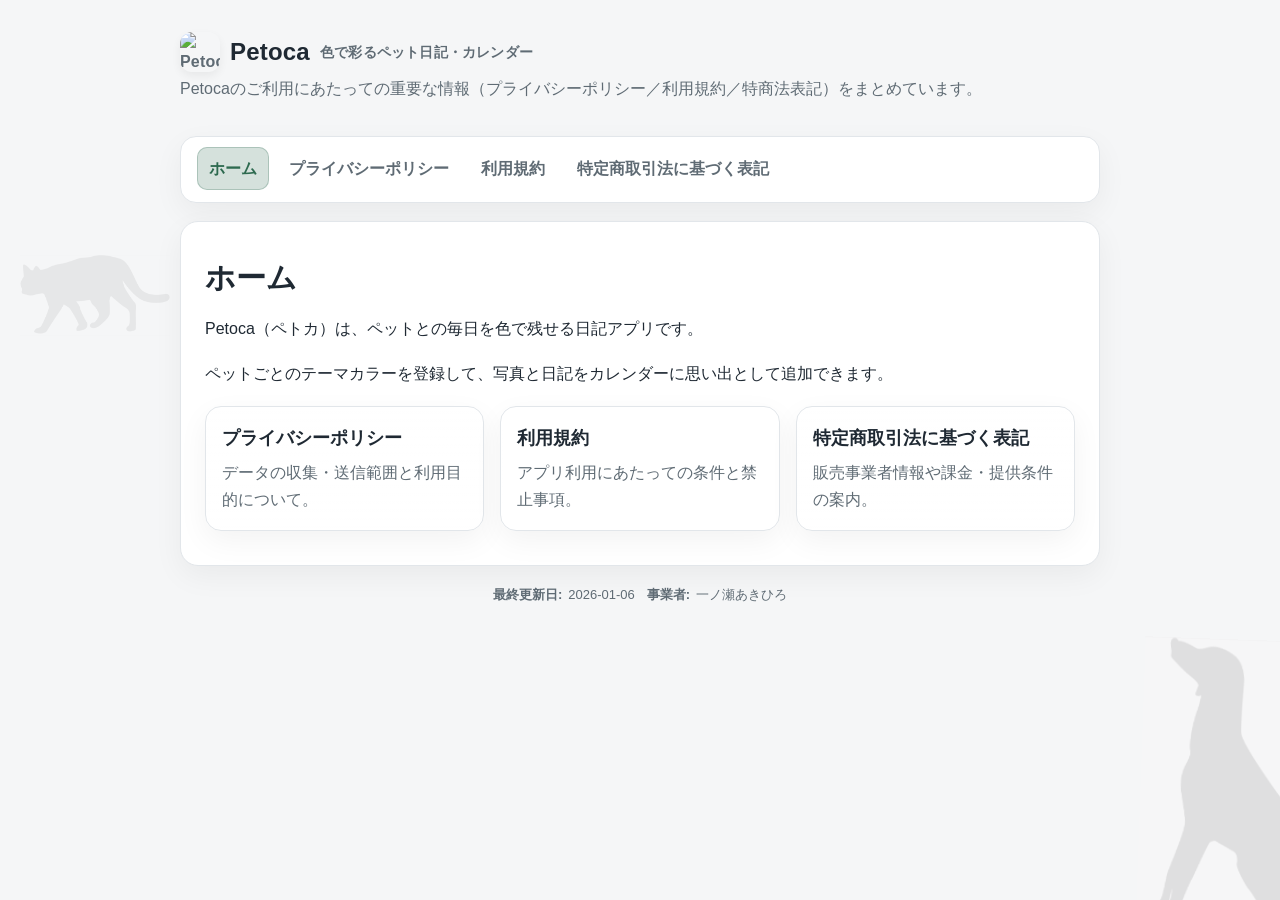
==== docs/index.html @ 7b589972 "docs: improve SEO, accessibility, and content quality - Add meta description, favicon, OGP tags to a" ====
﻿<!doctype html>
<html lang="ja">

<head>
    <meta charset="utf-8" />
    <meta name="viewport" content="width=device-width,initial-scale=1" />
    <title>ホーム | Petoca</title>
    <meta name="description" content="Petoca（ペトカ）公式サイト。プライバシーポリシー・利用規約・特定商取引法に基づく表記をご確認いただけます。" />
    <link rel="icon" href="./assets/petoca-icon.png" />
    <meta property="og:title" content="ホーム | Petoca" />
    <meta property="og:description" content="Petoca（ペトカ）公式サイト。プライバシーポリシー・利用規約・特定商取引法に基づく表記をご確認いただけます。" />
    <meta property="og:type" content="website" />
    <meta property="og:image" content="https://ichinose-akihiro.github.io/petoca-legal/assets/petoca-icon.png" />
    <link rel="stylesheet" href="./assets/style.css" />
</head>

<body>
    <a class="skip-link" href="#main-content">本文へスキップ</a>
    <div class="page" id="top">
        <header>
            <div class="brand">
                <img src="./assets/petoca-icon.png" alt="Petoca アイコン" />
                <span class="title">Petoca</span>
                <span class="subtitle">色で彩るペット日記・カレンダー</span>
            </div>
            <p class="lead">Petocaのご利用にあたっての重要な情報（プライバシーポリシー／利用規約／特商法表記）をまとめています。</p>
        </header>

        <nav aria-label="メインナビゲーション">
            <ul>
                <li><a class="active" aria-current="page" href="./index.html">ホーム</a></li>
                <li><a href="./privacy.html">プライバシーポリシー</a></li>
                <li><a href="./terms.html">利用規約</a></li>
                <li><a href="./tokusho.html">特定商取引法に基づく表記</a></li>
            </ul>
        </nav>

        <main id="main-content">
            <h1>ホーム</h1>

            <p>Petoca（ペトカ）は、ペットとの毎日を色で残せる日記アプリです。</p>
            <p>ペットごとのテーマカラーを登録して、写真と日記をカレンダーに思い出として追加できます。</p>

            <div class="card-grid">
                <a class="info-card" href="./privacy.html">
                    <h3>プライバシーポリシー</h3>
                    <p>データの収集・送信範囲と利用目的について。</p>
                </a>
                <a class="info-card" href="./terms.html">
                    <h3>利用規約</h3>
                    <p>アプリ利用にあたっての条件と禁止事項。</p>
                </a>
                <a class="info-card" href="./tokusho.html">
                    <h3>特定商取引法に基づく表記</h3>
                    <p>販売事業者情報や課金・提供条件の案内。</p>
                </a>
            </div>
        </main>

        <footer>
            <div class="meta">
                <span><strong>最終更新日:</strong> 2026-01-06</span>
                <span><strong>事業者:</strong> 一ノ瀬あきひろ</span>
            </div>
        </footer>
    </div>
</body>

</html>
---- docs/assets/style.css ----
﻿/* Shared styling for Petoca legal pages */
:root {
    --bg: #f5f6f7;
    --card: #ffffff;
    --text: #1f2933;
    --muted: #5f6b74;
    --accent: #2d6a4f;
    --border: #e2e6ea;
    --shadow: 0 10px 30px rgba(0, 0, 0, 0.05);
    --card-gradient-start: rgba(255, 255, 255, 0.92);
    --card-gradient-end: rgba(255, 255, 255, 0.98);
    --hover-bg: rgba(45, 106, 79, 0.08);
    --hover-bg-strong: rgba(45, 106, 79, 0.2);
    --hover-ring: rgba(45, 106, 79, 0.25);
    --focus-ring: rgba(45, 106, 79, 0.45);
    --radius: 16px;
    color-scheme: light;
}

@media (prefers-color-scheme: dark) {
    :root {
        --bg: #0f1418;
        --card: #1c252c;
        --text: #e7ecf0;
        --muted: #9aa7b3;
        --accent: #7cd1a9;
        --border: #28323b;
        --shadow: 0 10px 30px rgba(0, 0, 0, 0.35);
        --card-gradient-start: var(--card);
        --card-gradient-end: var(--card);
        --hover-bg: rgba(124, 209, 169, 0.1);
        --hover-bg-strong: rgba(124, 209, 169, 0.2);
        --hover-ring: rgba(124, 209, 169, 0.25);
        --focus-ring: rgba(124, 209, 169, 0.45);
        --radius: 16px;
        color-scheme: dark;
    }
}

* {
    box-sizing: border-box;
}

body {
    margin: 0;
    min-height: 100vh;
    background: var(--bg);
    color: var(--text);
    font-family: "Segoe UI", "Helvetica Neue", Arial, "Noto Sans JP", "Hiragino Sans", "Yu Gothic", sans-serif;
    line-height: 1.7;
    -webkit-font-smoothing: antialiased;
    position: relative;
}

.page {
    max-width: 960px;
    margin: 0 auto;
    padding: 32px 20px 48px;
    position: relative;
    z-index: 1;
}

.page::before,
.page::after {
    content: "";
    position: fixed;
    width: 260px;
    height: 260px;
    pointer-events: none;
    z-index: 0;
    opacity: 0.14;
    background-repeat: no-repeat;
    background-position: center;
    background-size: contain;
}

.page::before {
    left: 20px;
    top: 220px;
    width: 150px;
    height: 150px;
    opacity: 0.06;
    background-image: url("./cat.jpg");
}

.page::after {
    right: -120px;
    bottom: -40px;
    width: 300px;
    height: 300px;
    opacity: 0.09;
    transform: rotate(2deg);
    background-image: url("./dog.jpg");
}

@media (max-width: 900px) {
    .page::before,
    .page::after {
        display: none;
    }
}

header {
    display: flex;
    flex-direction: column;
    gap: 6px;
    margin-bottom: 18px;
    color: var(--muted);
}

.brand {
    display: flex;
    align-items: center;
    gap: 10px;
    font-weight: 700;
    letter-spacing: 0.2px;
}

.brand img {
    width: 40px;
    height: 40px;
    border-radius: 12px;
    object-fit: cover;
    box-shadow: 0 4px 10px rgba(0, 0, 0, 0.06);
    flex-shrink: 0;
}

.brand .title {
    color: var(--text);
    font-size: 24px;
}

.brand .subtitle {
    font-size: 14px;
    color: var(--muted);
}

nav {
    background: var(--card);
    border: 1px solid var(--border);
    border-radius: var(--radius);
    box-shadow: var(--shadow);
    padding: 10px 14px;
    margin-bottom: 18px;
    overflow-x: auto;
    -webkit-overflow-scrolling: touch;
    scrollbar-width: thin;
}

nav ul {
    list-style: none;
    display: flex;
    flex-wrap: nowrap;
    gap: 8px;
    margin: 0;
    padding: 0 2px 2px;
    white-space: nowrap;
}

nav a {
    display: inline-flex;
    align-items: center;
    gap: 6px;
    padding: 8px 12px;
    border-radius: 10px;
    color: var(--muted);
    text-decoration: none;
    font-weight: 600;
    transition: background 0.2s ease, color 0.2s ease;
}

nav a:hover {
    background: var(--hover-bg);
    color: var(--text);
}

nav a.active {
    background: var(--hover-bg-strong);
    color: var(--accent);
    box-shadow: inset 0 0 0 1px var(--hover-ring);
}

nav a:focus-visible,
.info-card:focus-visible {
    outline: 2px solid var(--focus-ring);
    outline-offset: 2px;
}

.info-card:focus-visible {
    transform: translateY(-2px);
    box-shadow: 0 14px 34px rgba(0, 0, 0, 0.08);
}

main {
    background: var(--card);
    border: 1px solid var(--border);
    border-radius: calc(var(--radius) + 2px);
    box-shadow: var(--shadow);
    padding: 30px 24px 34px;
}

main h1 {
    margin: 0 0 12px;
    font-size: clamp(24px, 4vw, 30px);
    letter-spacing: 0.2px;
}

main h2 {
    margin: 28px 0 14px;
    font-size: clamp(18px, 3vw, 22px);
    color: var(--text);
}

main p {
    margin: 0 0 18px;
    color: var(--text);
}

main ul {
    padding-left: 20px;
    margin: 0 0 18px;
    display: grid;
    gap: 12px;
}

main li {
    color: var(--text);
}

.lead {
    color: var(--muted);
    margin-top: -4px;
}

.card-grid {
    display: grid;
    grid-template-columns: repeat(auto-fit, minmax(220px, 1fr));
    gap: 16px;
    margin-top: 16px;
}

.info-card {
    border: 1px solid var(--border);
    border-radius: var(--radius);
    padding: 16px;
    background: linear-gradient(180deg, var(--card-gradient-start), var(--card-gradient-end));
    box-shadow: var(--shadow);
    text-decoration: none;
    color: var(--text);
    transition: transform 0.1s ease, box-shadow 0.2s ease;
}

.info-card:hover {
    transform: translateY(-3px);
    box-shadow: 0 16px 38px rgba(0, 0, 0, 0.1);
}

.info-card h3 {
    margin: 0 0 6px;
    font-size: 18px;
}

.info-card p {
    margin: 0;
    color: var(--muted);
}

footer {
    margin-top: 18px;
    color: var(--muted);
    font-size: 13px;
    text-align: center;
}

.meta {
    display: flex;
    flex-wrap: wrap;
    gap: 12px;
    align-items: center;
    justify-content: center;
    margin-top: 6px;
}

.meta span {
    display: inline-flex;
    gap: 6px;
    align-items: center;
}

.back-to-top {
    display: block;
    margin: 24px auto 0;
    padding: 10px 20px;
    background: var(--bg);
    border: 1px solid var(--border);
    border-radius: 10px;
    color: var(--muted);
    font-size: 14px;
    font-weight: 600;
    text-decoration: none;
    text-align: center;
    transition: background 0.2s ease, color 0.2s ease;
    cursor: pointer;
    width: fit-content;
}

.back-to-top:hover {
    background: var(--hover-bg);
    color: var(--text);
}

.skip-link {
    position: absolute;
    left: -9999px;
    top: 0;
    background: var(--accent);
    color: #fff;
    padding: 8px 16px;
    border-radius: 0 0 8px 8px;
    font-weight: 600;
    z-index: 100;
}

.skip-link:focus {
    left: 50%;
    transform: translateX(-50%);
}

main a:not(.info-card):not(.back-to-top) {
    color: var(--accent);
    text-decoration: underline;
    text-underline-offset: 2px;
}

main a:not(.info-card):not(.back-to-top):hover {
    opacity: 0.8;
}

@media (max-width: 640px) {
    .page {
        padding: 22px 16px 36px;
    }

    nav ul {
        flex-wrap: wrap;
        white-space: normal;
        gap: 6px;
    }

    nav a {
        padding: 8px 10px;
    }

    main {
        padding: 24px 18px 26px;
    }
}
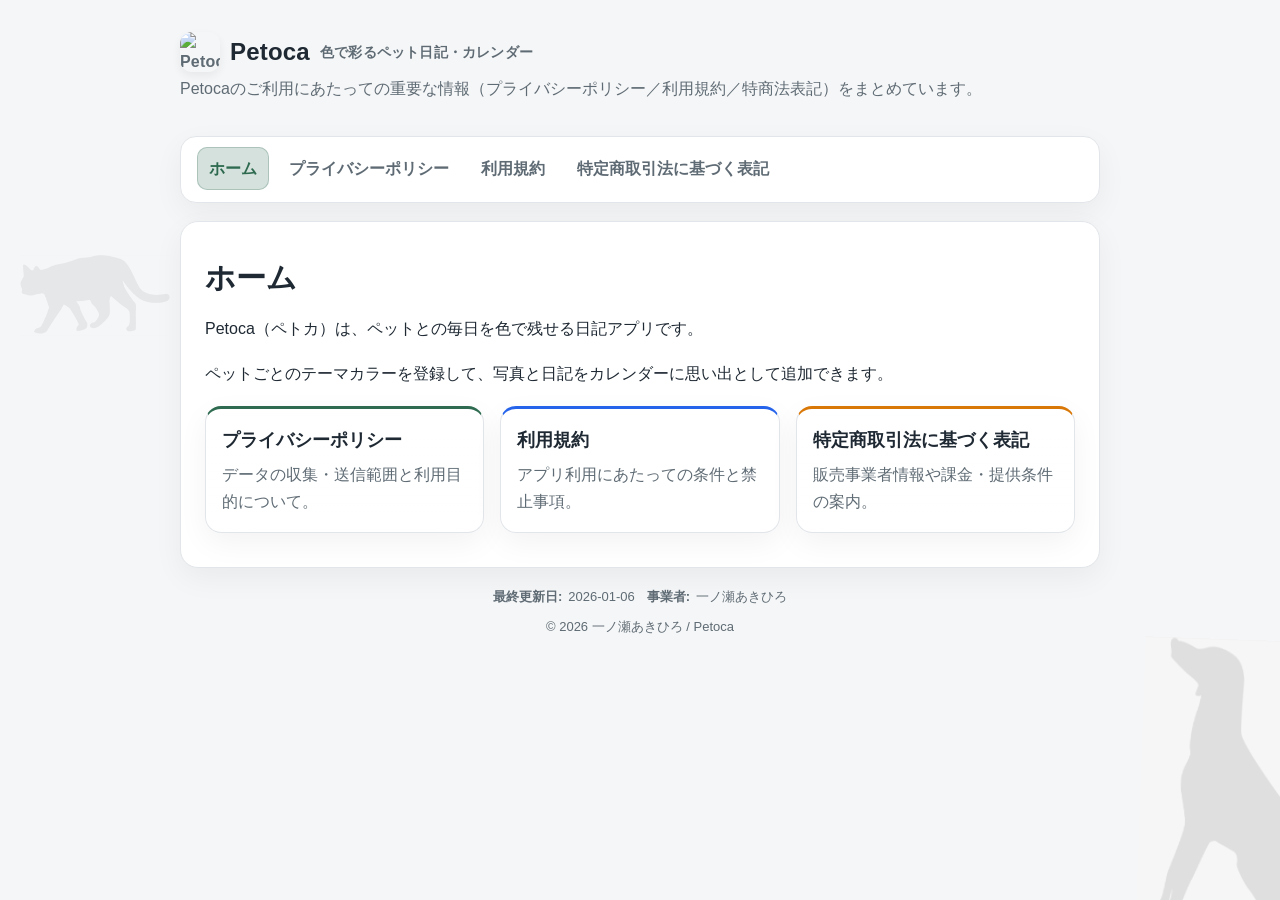
==== commit 83b89067: "docs: enhance visual design for readability and navigation - Add accent left border to h2 headings f" ====
--- a/docs/index.html
+++ b/docs/index.html
@@ -62,6 +62,7 @@
                 <span><strong>最終更新日:</strong> 2026-01-06</span>
                 <span><strong>事業者:</strong> 一ノ瀬あきひろ</span>
             </div>
+            <p>&copy; 2026 一ノ瀬あきひろ / Petoca</p>
         </footer>
     </div>
 </body>
--- a/docs/assets/style.css
+++ b/docs/assets/style.css
@@ -209,6 +209,8 @@
     margin: 28px 0 14px;
     font-size: clamp(18px, 3vw, 22px);
     color: var(--text);
+    border-left: 3px solid var(--accent);
+    padding-left: 12px;
 }
 
 main p {
@@ -241,6 +243,7 @@
 
 .info-card {
     border: 1px solid var(--border);
+    border-top: 3px solid var(--accent);
     border-radius: var(--radius);
     padding: 16px;
     background: linear-gradient(180deg, var(--card-gradient-start), var(--card-gradient-end));
@@ -250,6 +253,18 @@
     transition: transform 0.1s ease, box-shadow 0.2s ease;
 }
 
+.card-grid .info-card:nth-child(1) {
+    border-top-color: #2d6a4f;
+}
+
+.card-grid .info-card:nth-child(2) {
+    border-top-color: #2563eb;
+}
+
+.card-grid .info-card:nth-child(3) {
+    border-top-color: #d97706;
+}
+
 .info-card:hover {
     transform: translateY(-3px);
     box-shadow: 0 16px 38px rgba(0, 0, 0, 0.1);
@@ -270,6 +285,10 @@
     color: var(--muted);
     font-size: 13px;
     text-align: center;
+}
+
+footer p {
+    margin: 8px 0 0;
 }
 
 .meta {
@@ -292,21 +311,22 @@
     margin: 24px auto 0;
     padding: 10px 20px;
     background: var(--bg);
-    border: 1px solid var(--border);
+    border: 1px solid var(--accent);
     border-radius: 10px;
-    color: var(--muted);
+    color: var(--accent);
     font-size: 14px;
     font-weight: 600;
     text-decoration: none;
     text-align: center;
-    transition: background 0.2s ease, color 0.2s ease;
+    transition: background 0.2s ease, color 0.2s ease, border-color 0.2s ease;
     cursor: pointer;
     width: fit-content;
 }
 
 .back-to-top:hover {
-    background: var(--hover-bg);
-    color: var(--text);
+    background: var(--hover-bg-strong);
+    color: var(--accent);
+    border-color: var(--accent);
 }
 
 .skip-link {
@@ -341,18 +361,27 @@
         padding: 22px 16px 36px;
     }
 
+    nav {
+        padding: 8px 10px;
+    }
+
     nav ul {
         flex-wrap: wrap;
         white-space: normal;
-        gap: 6px;
+        gap: 4px;
     }
 
     nav a {
-        padding: 8px 10px;
+        padding: 7px 10px;
+        font-size: 13px;
     }
 
     main {
         padding: 24px 18px 26px;
     }
-}
-
+
+    main h2 {
+        font-size: 17px;
+    }
+}
+
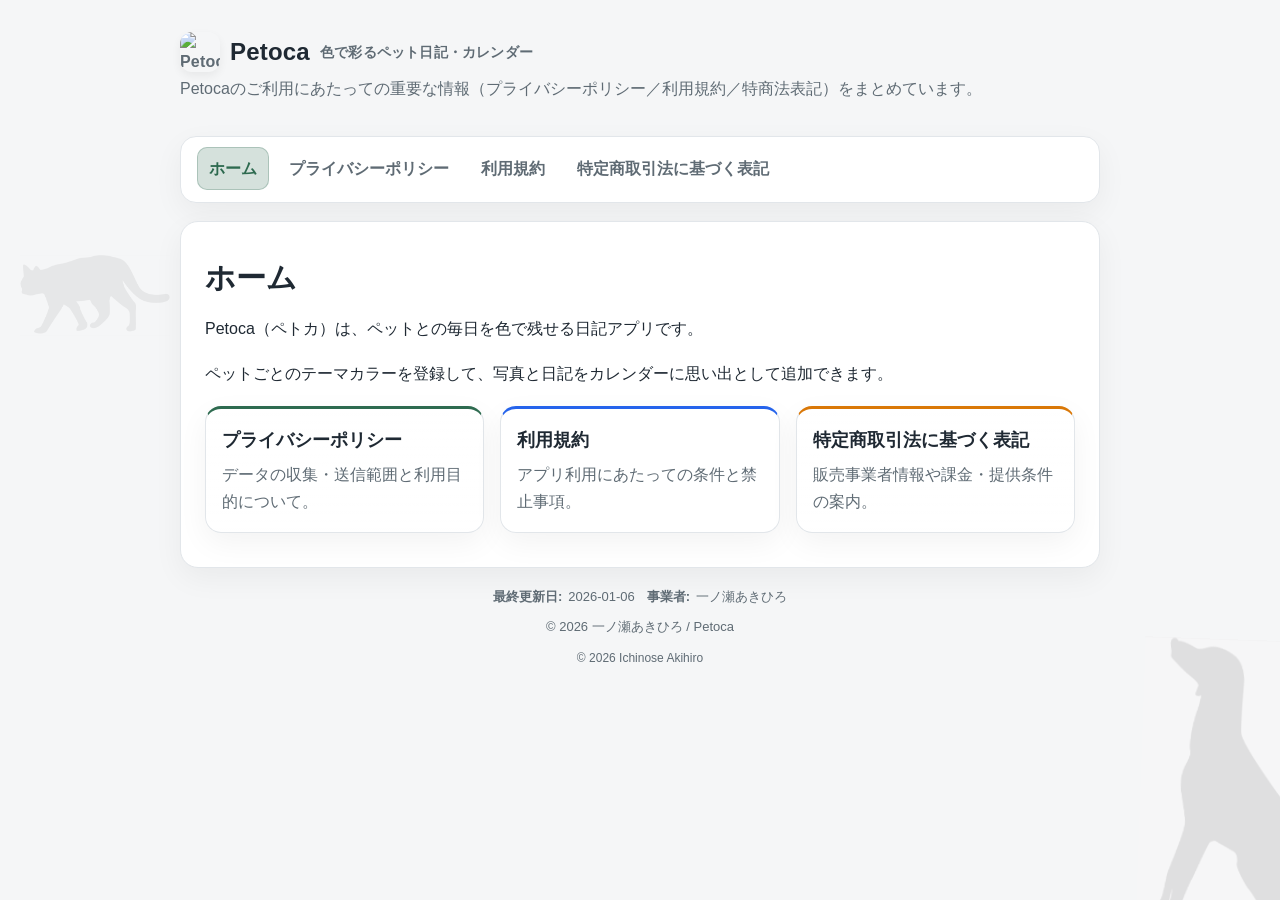
==== commit 7a8f492d: "docs: update copyright to match App Store" ====
--- a/docs/index.html
+++ b/docs/index.html
@@ -63,6 +63,7 @@
                 <span><strong>事業者:</strong> 一ノ瀬あきひろ</span>
             </div>
             <p>&copy; 2026 一ノ瀬あきひろ / Petoca</p>
+                    <div class="copyright">© 2026 Ichinose Akihiro</div>
         </footer>
     </div>
 </body>
--- a/docs/assets/style.css
+++ b/docs/assets/style.css
@@ -280,6 +280,14 @@
     color: var(--muted);
 }
 
+
+.copyright {
+    margin-top: 10px;
+    font-size: 12px;
+    color: var(--muted);
+    text-align: center;
+}
+
 footer {
     margin-top: 18px;
     color: var(--muted);
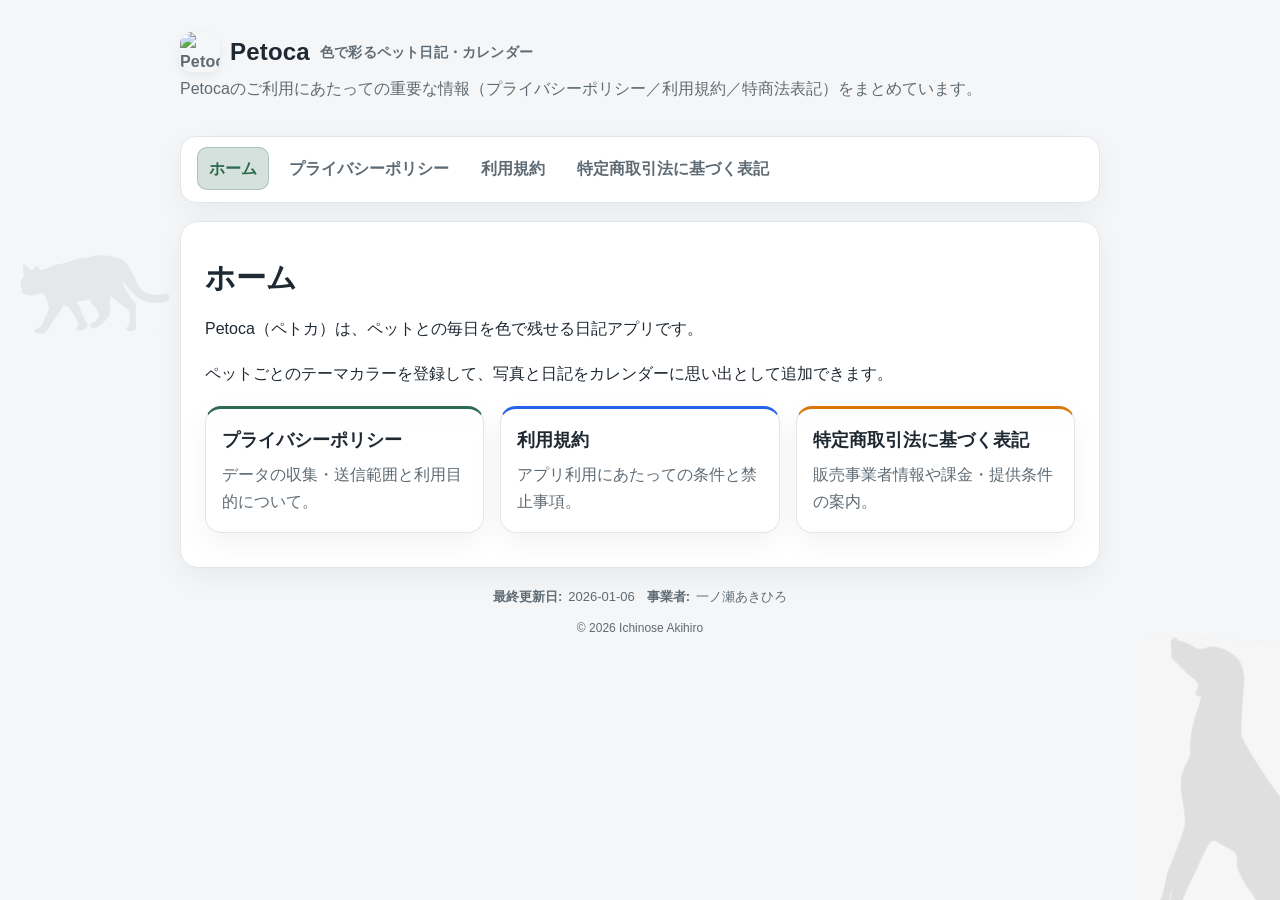
==== commit 1941541b: "docs: remove duplicate copyright line" ====
--- a/docs/index.html
+++ b/docs/index.html
@@ -62,7 +62,6 @@
                 <span><strong>最終更新日:</strong> 2026-01-06</span>
                 <span><strong>事業者:</strong> 一ノ瀬あきひろ</span>
             </div>
-            <p>&copy; 2026 一ノ瀬あきひろ / Petoca</p>
                     <div class="copyright">© 2026 Ichinose Akihiro</div>
         </footer>
     </div>
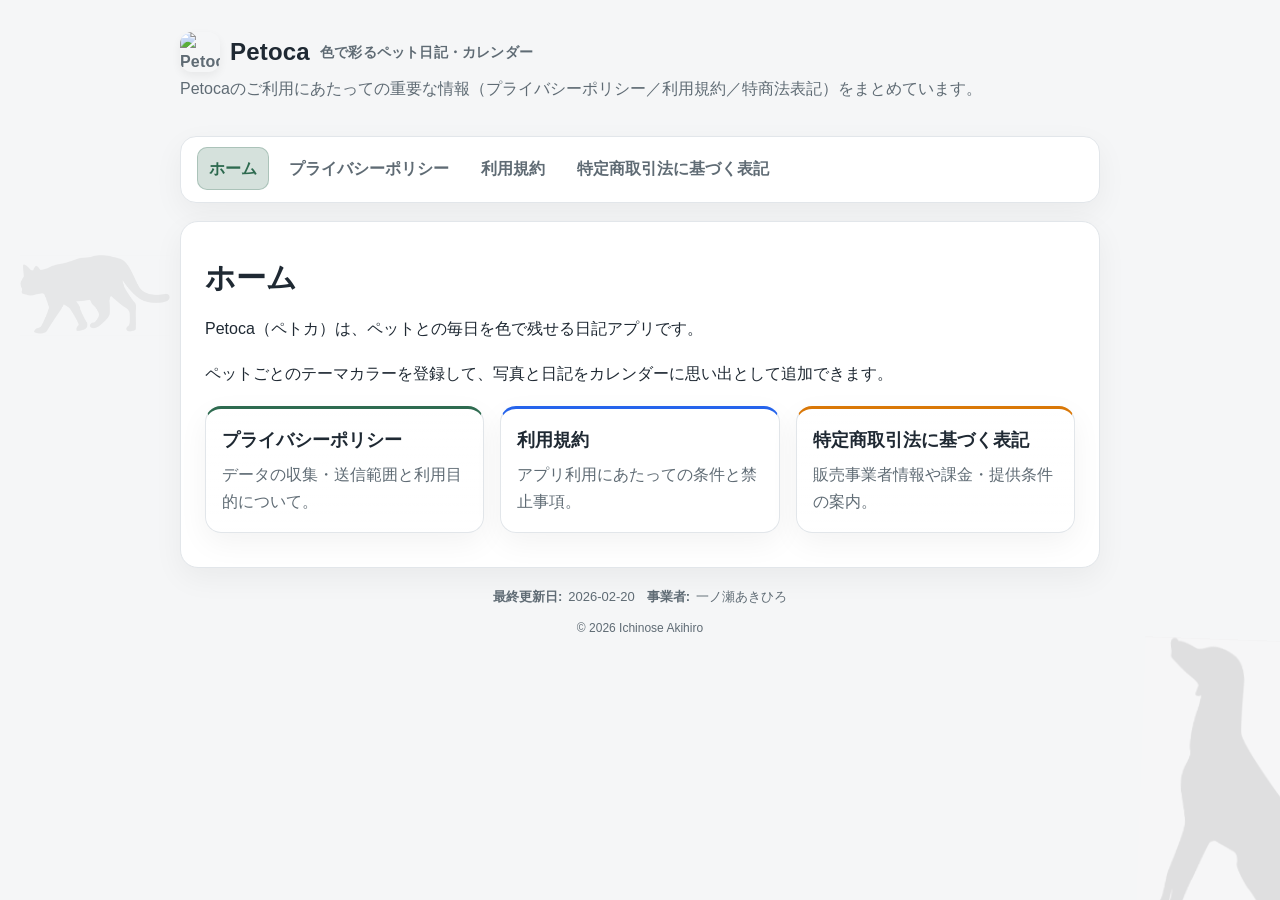
==== commit f059a9d3: "docs: update last updated date" ====
--- a/docs/index.html
+++ b/docs/index.html
@@ -59,7 +59,7 @@
 
         <footer>
             <div class="meta">
-                <span><strong>最終更新日:</strong> 2026-01-06</span>
+                <span><strong>最終更新日:</strong> 2026-02-20</span>
                 <span><strong>事業者:</strong> 一ノ瀬あきひろ</span>
             </div>
                     <div class="copyright">© 2026 Ichinose Akihiro</div>
